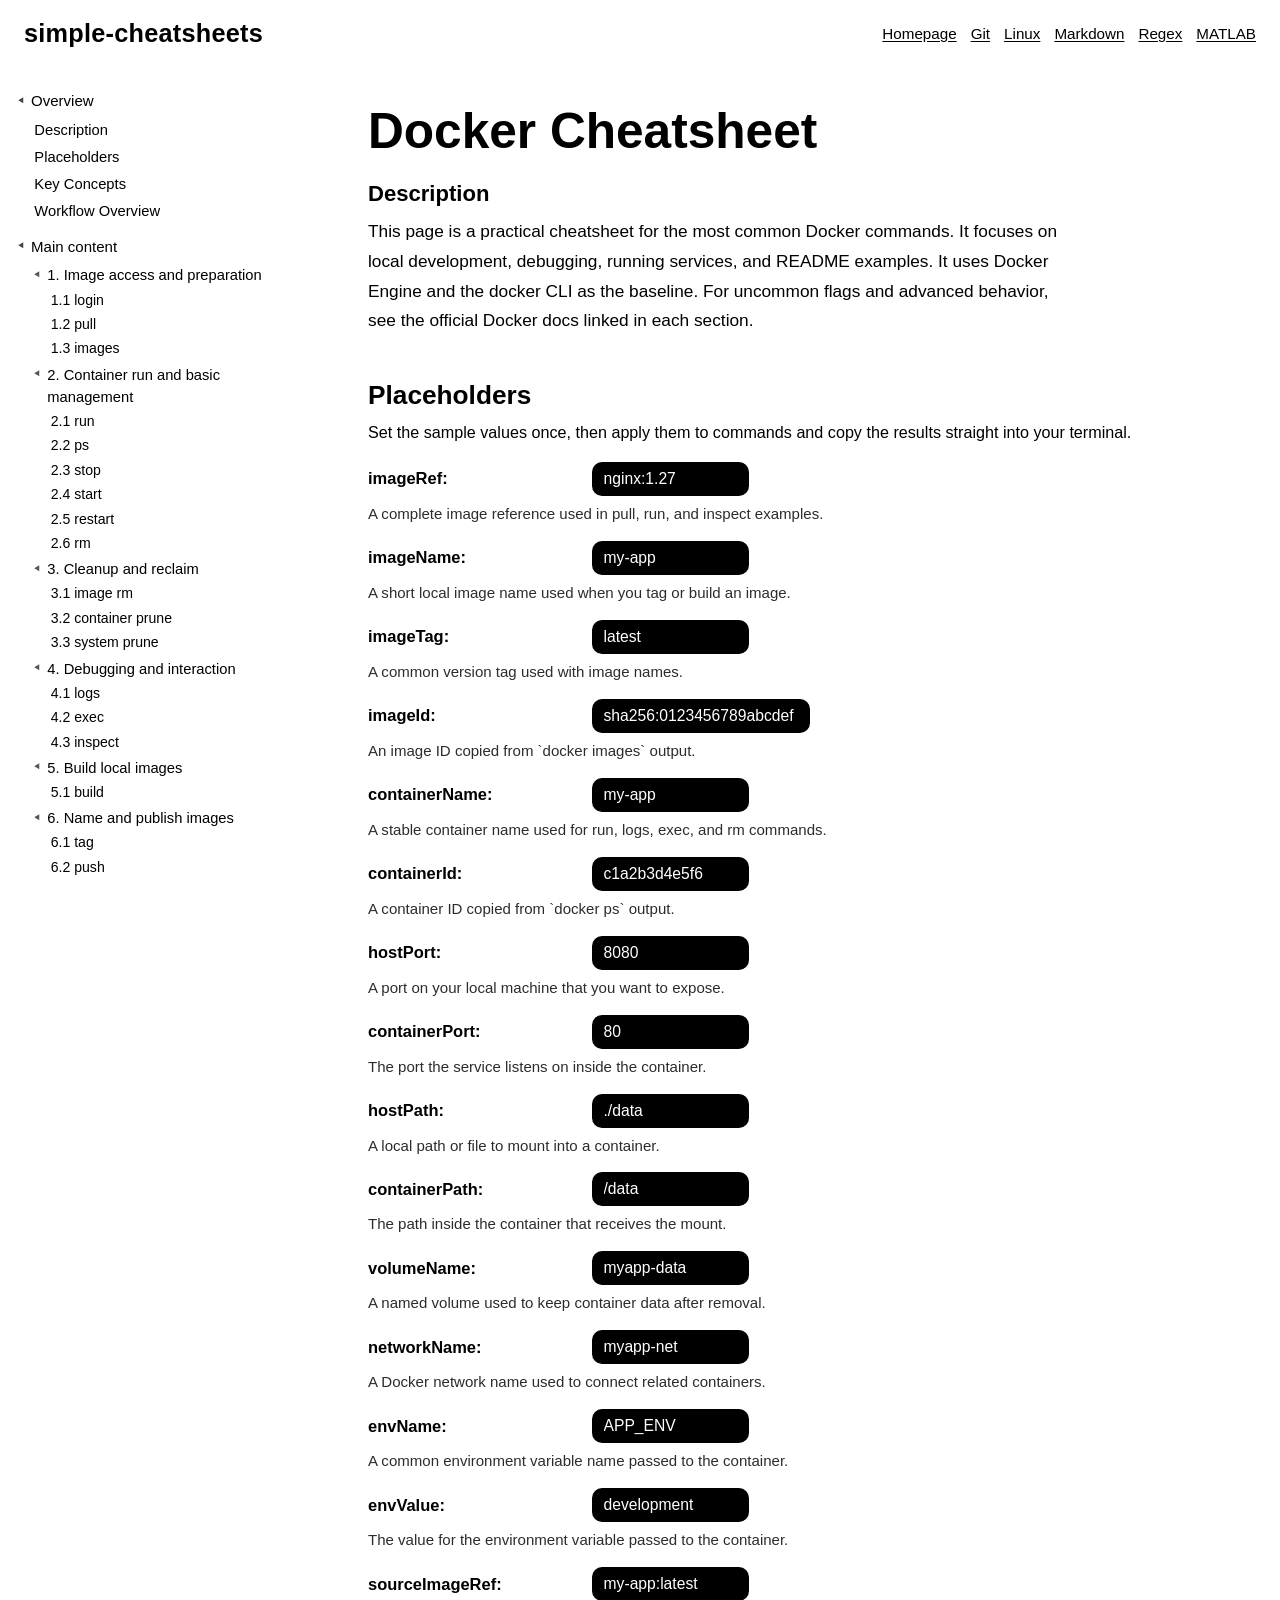
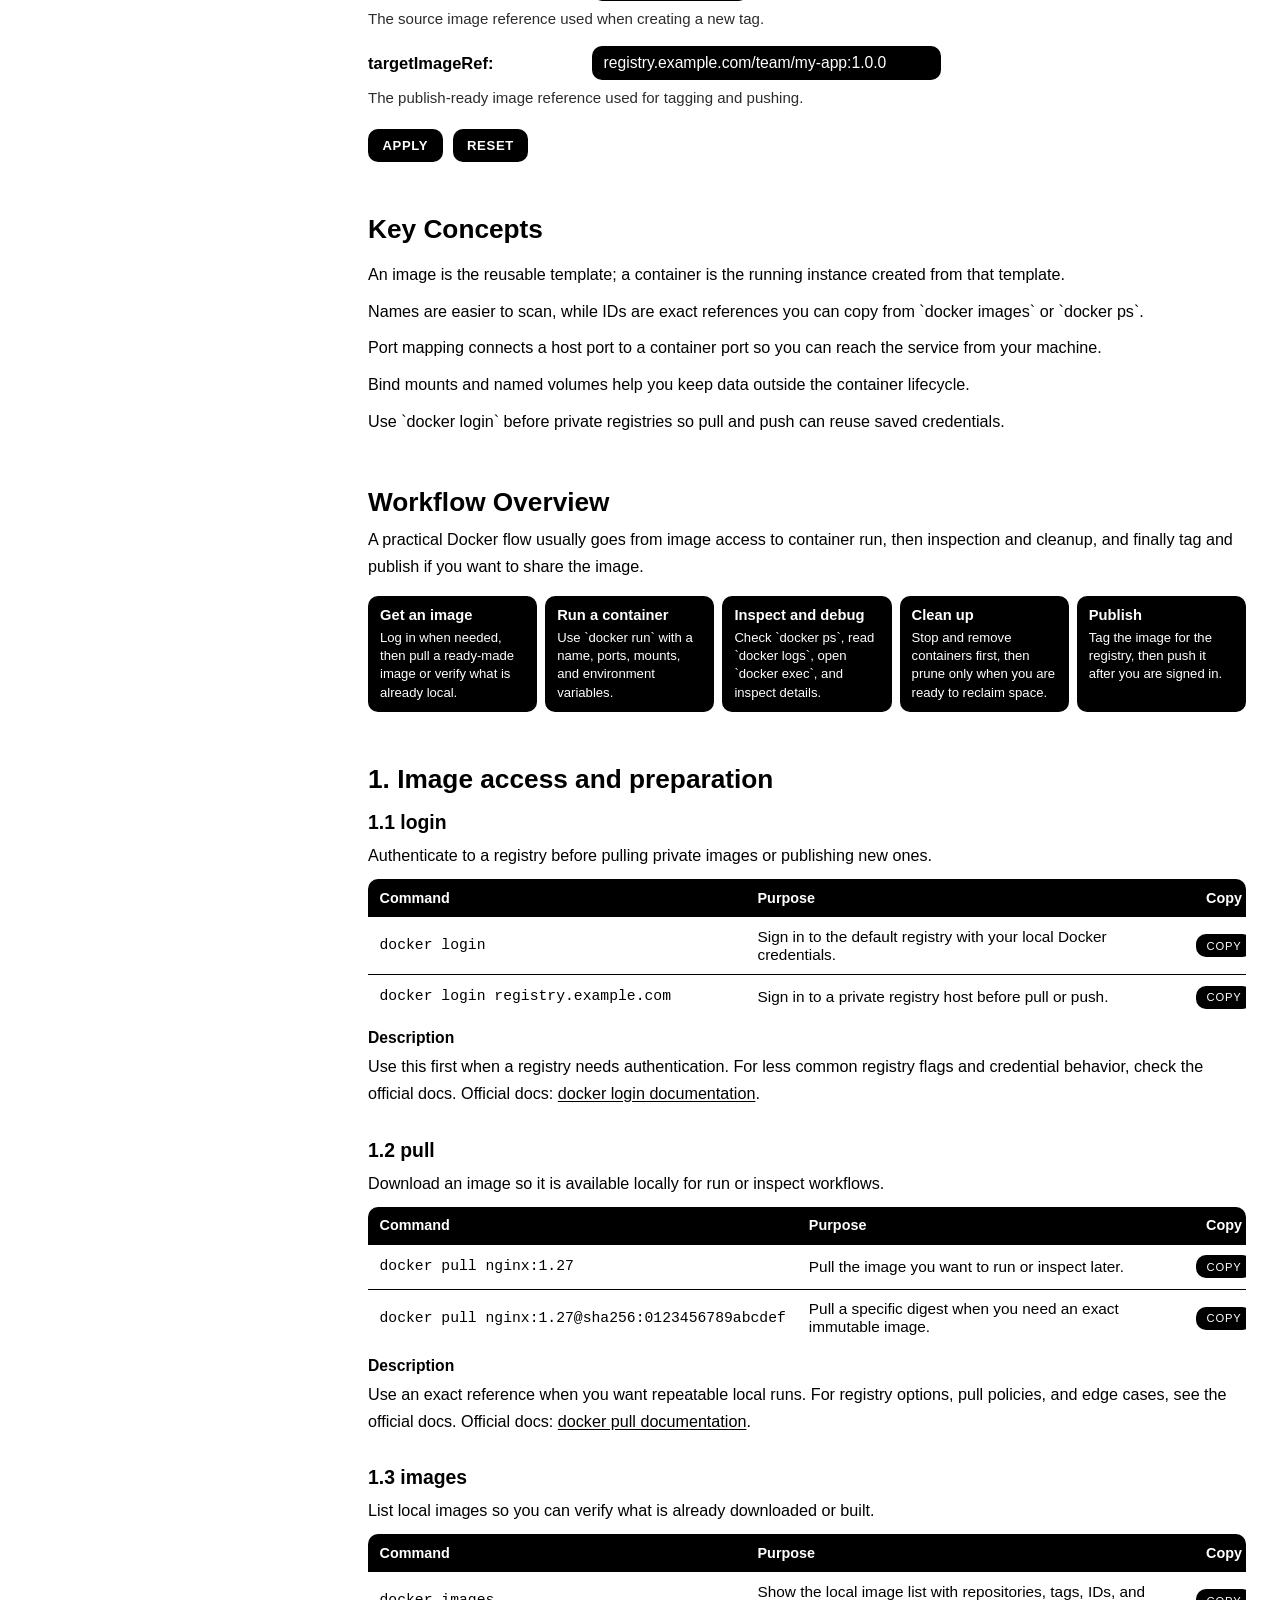
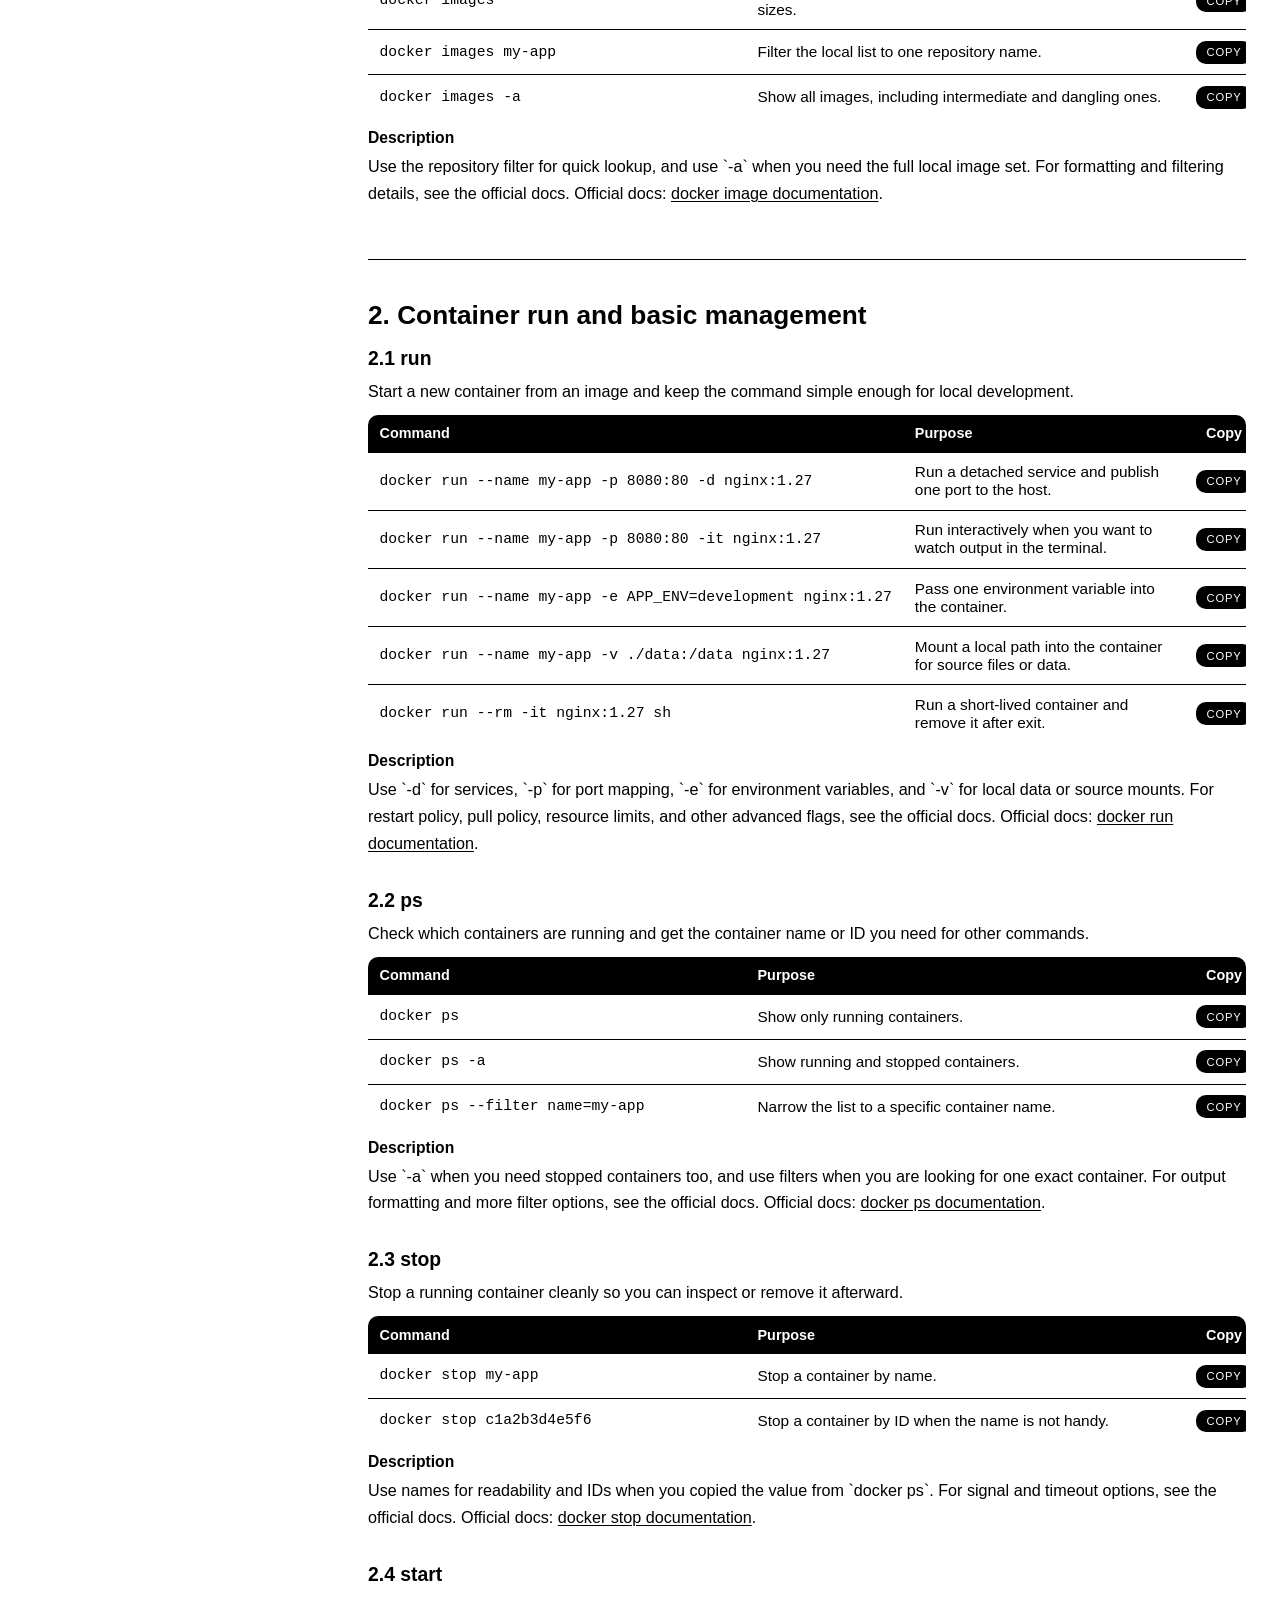
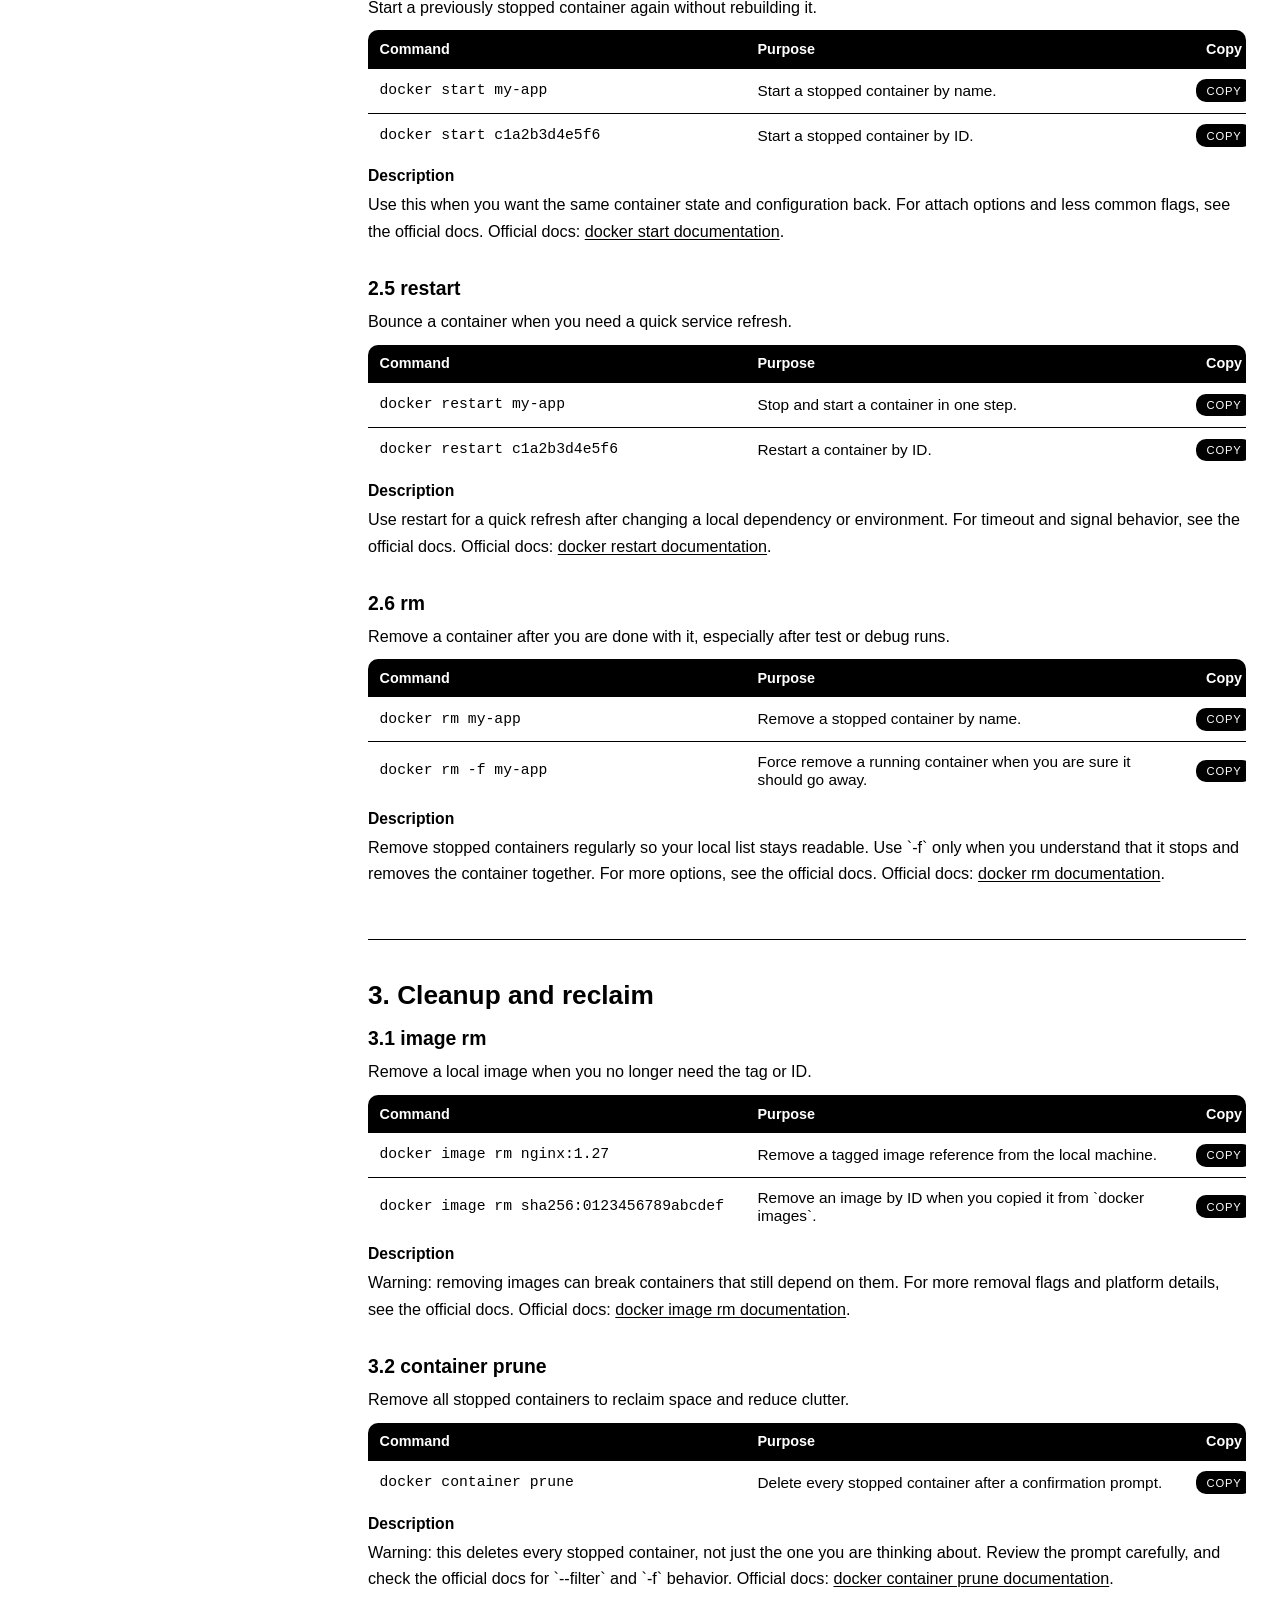
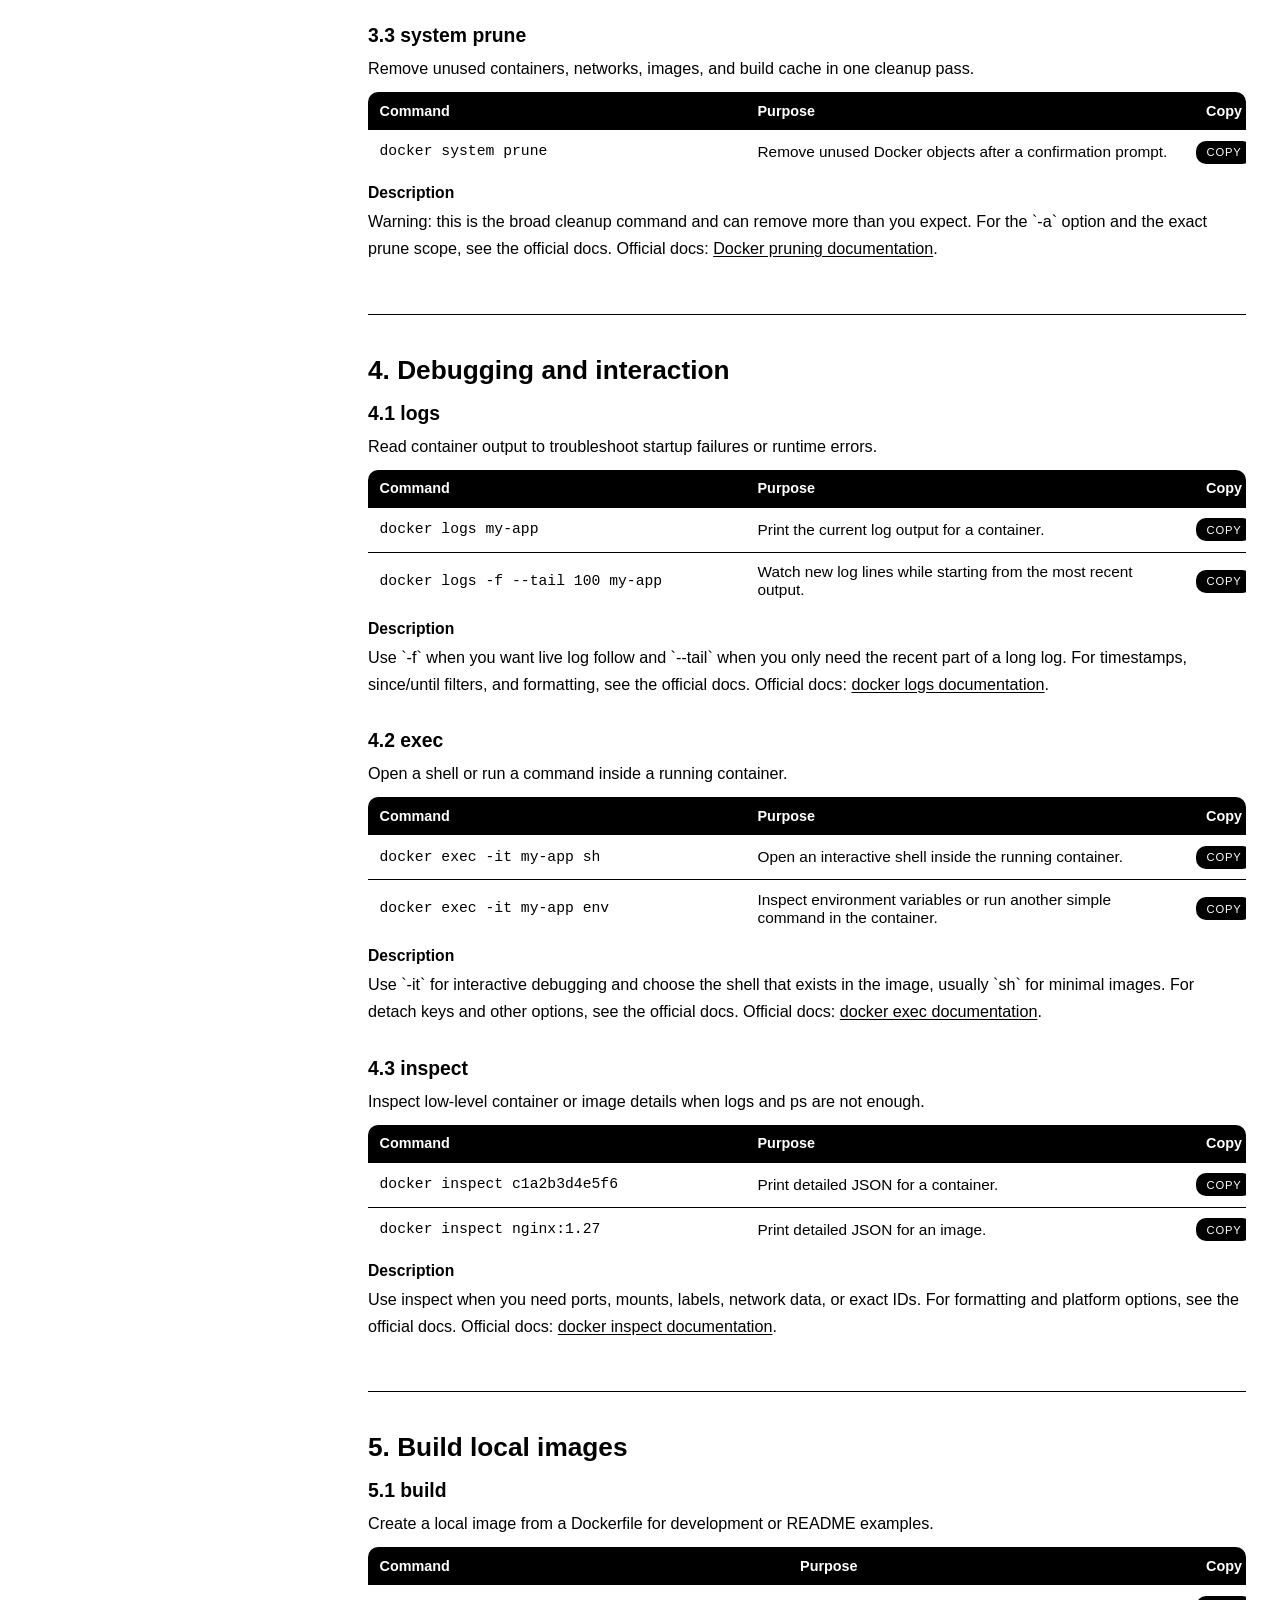
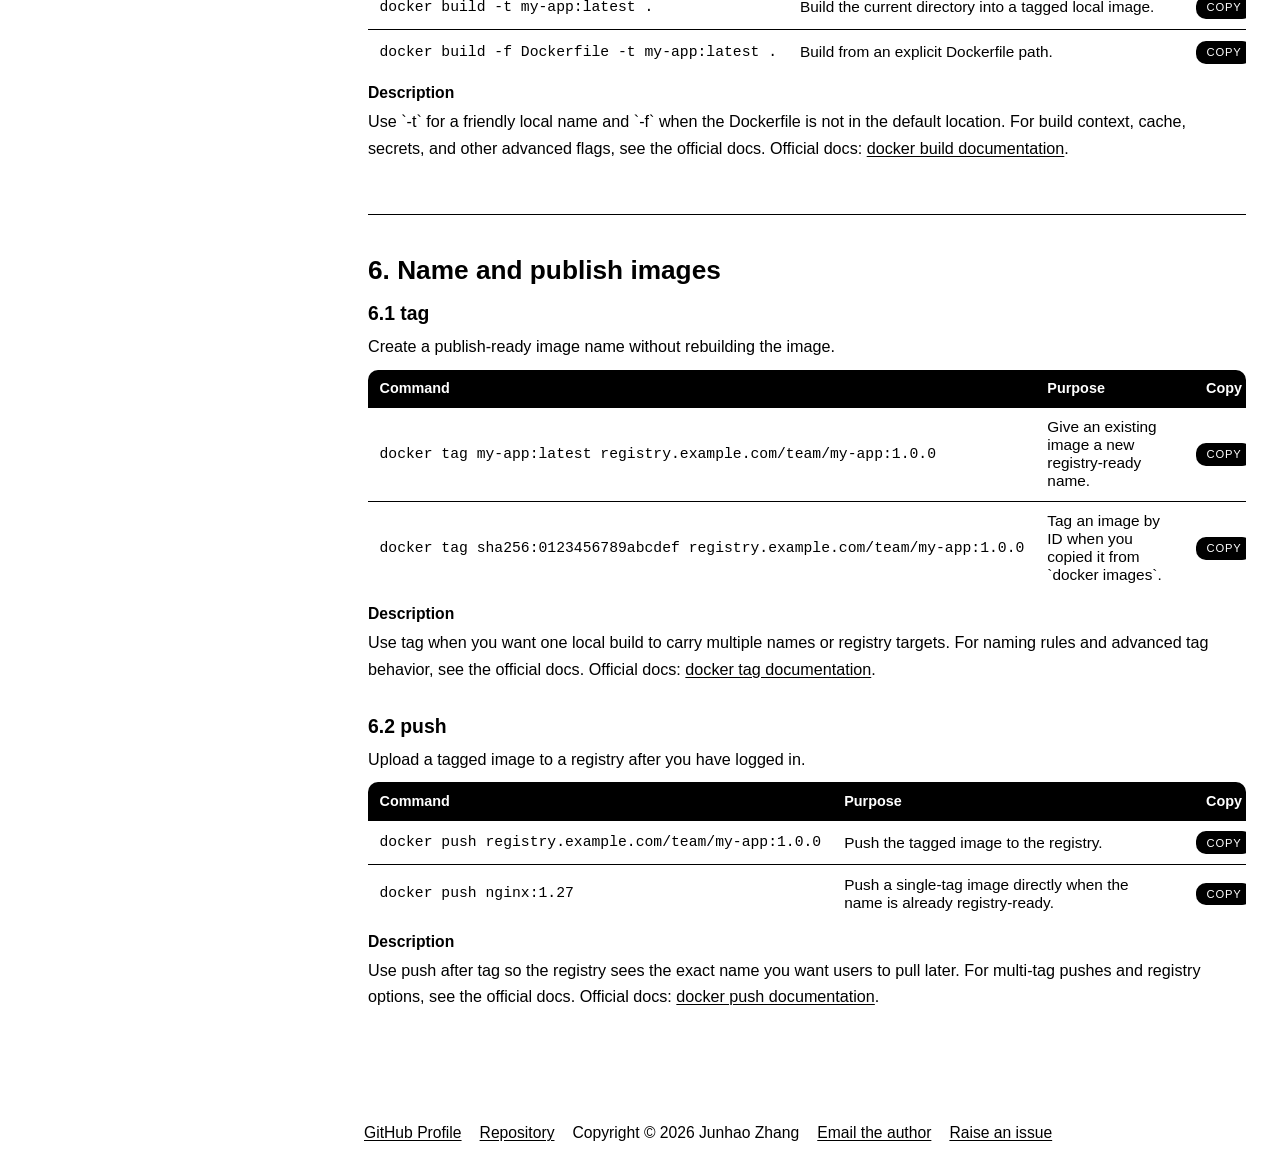
==== docker/index.html @ fcf8a6f5 "docker cheatsheet page" ====
<!DOCTYPE html>
<html lang="zh-CN">
<head>
  <meta charset="UTF-8">
  <meta name="viewport" content="width=device-width, initial-scale=1.0">
  <title>Docker Cheatsheet - Simple Cheatsheets</title>
  <link rel="icon" type="image/svg+xml" href="../favicon.svg">
  <link rel="stylesheet" href="../styles.css?v=20260421e">
</head>
<body class="cheatsheet-page" data-root="../" data-module="docker" data-page-src="../data/pages/docker/index.js?v=20260421e">
  <script src="../scripts/cheatsheet-shell.js?v=20260421e"></script>
  <script src="../scripts/modules.js?v=20260421e"></script>
  <script src="../scripts/runtime-validation.js?v=20260421e"></script>
  <script src="../scripts/release-info.js?v=20260421e"></script>
  <script src="../data/common.js?v=20260421e"></script>
  <script src="../data/pages/docker/index.js?v=20260421e" onerror="window.CHEATSHEET_PAGE_LOAD_ERROR='failed to load ../data/pages/docker/index.js?v=20260421e'"></script>
  <script src="../scripts/sidebar-shell.js?v=20260421e"></script>
  <script src="../scripts/template-page.js?v=20260421e"></script>
  <script src="../scripts/cheatsheet-renderer.js?v=20260421e"></script>
</body>
</html>
---- styles.css ----
@import url("./styles/shared/tokens.css");
@import url("./styles/shared/reset.css");
@import url("./styles/shared/typography.css");
@import url("./styles/shared/layout.css");
@import url("./styles/shared/components.css");
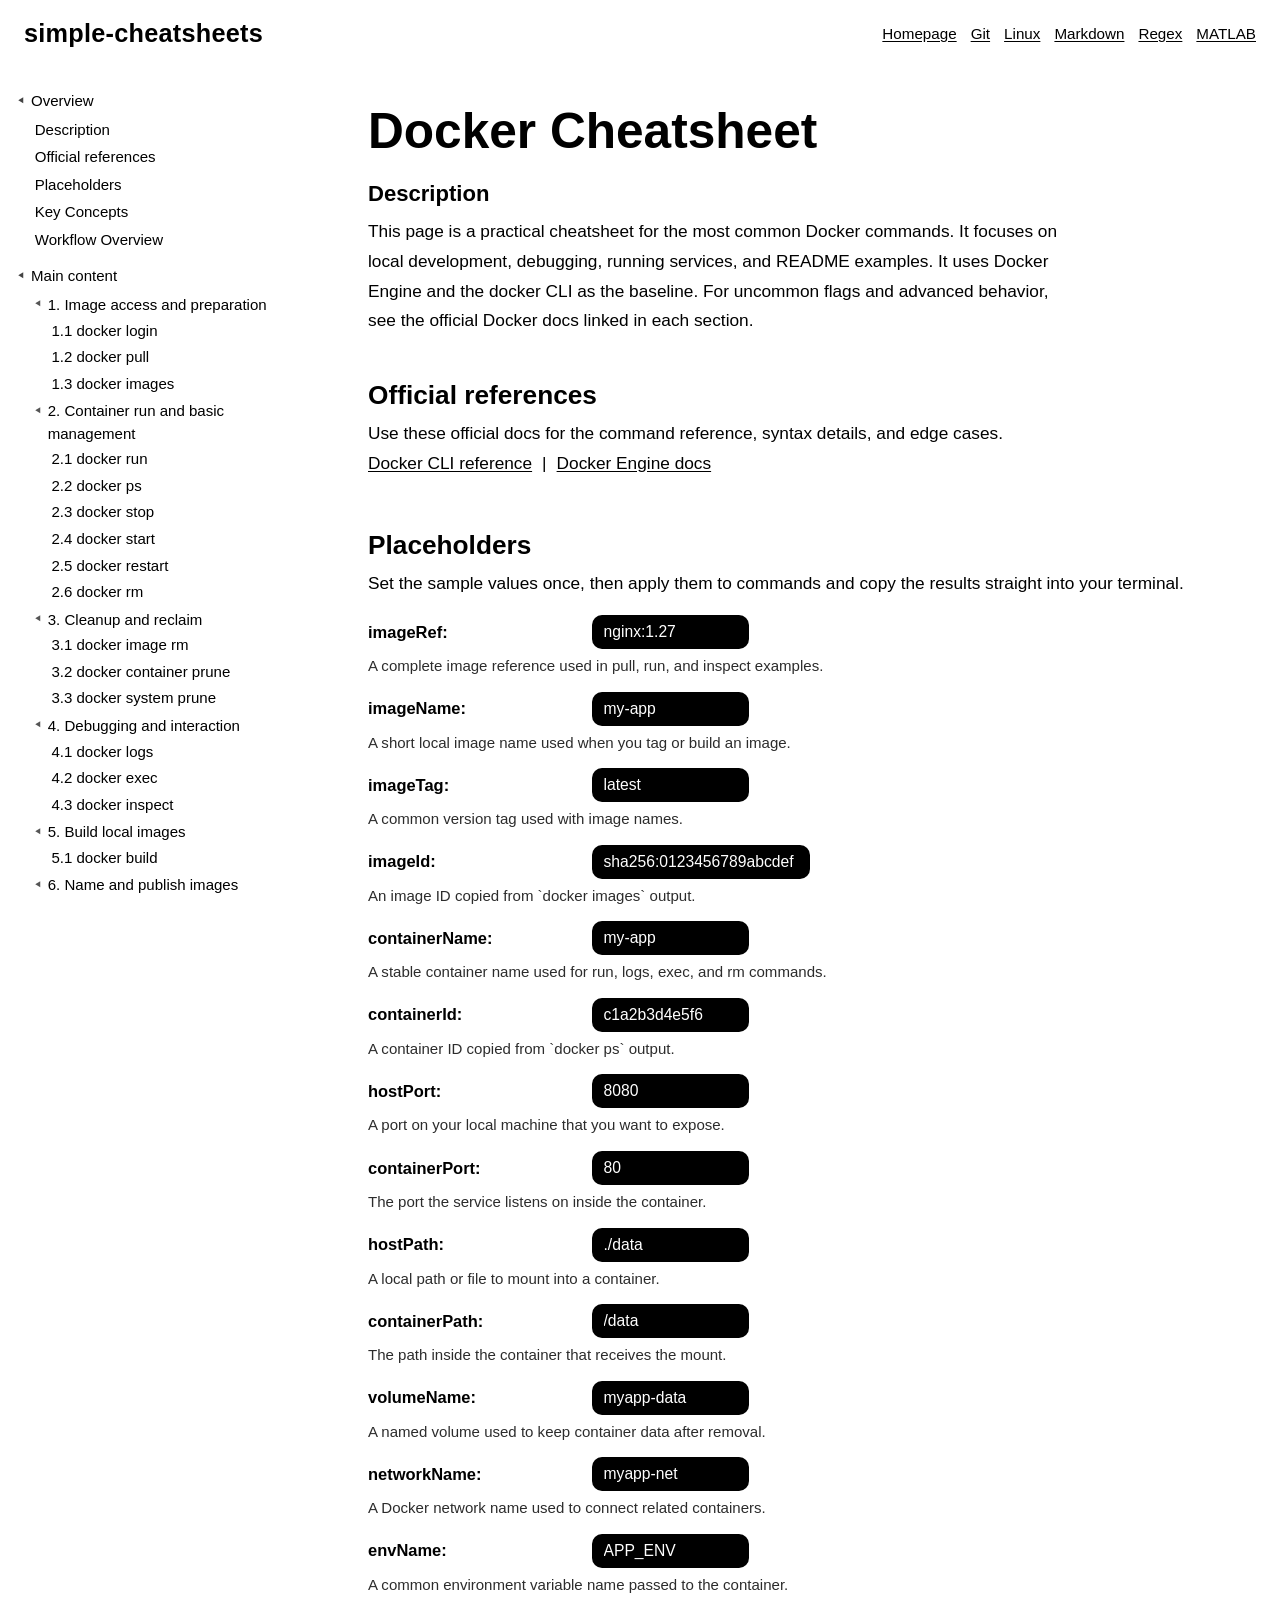
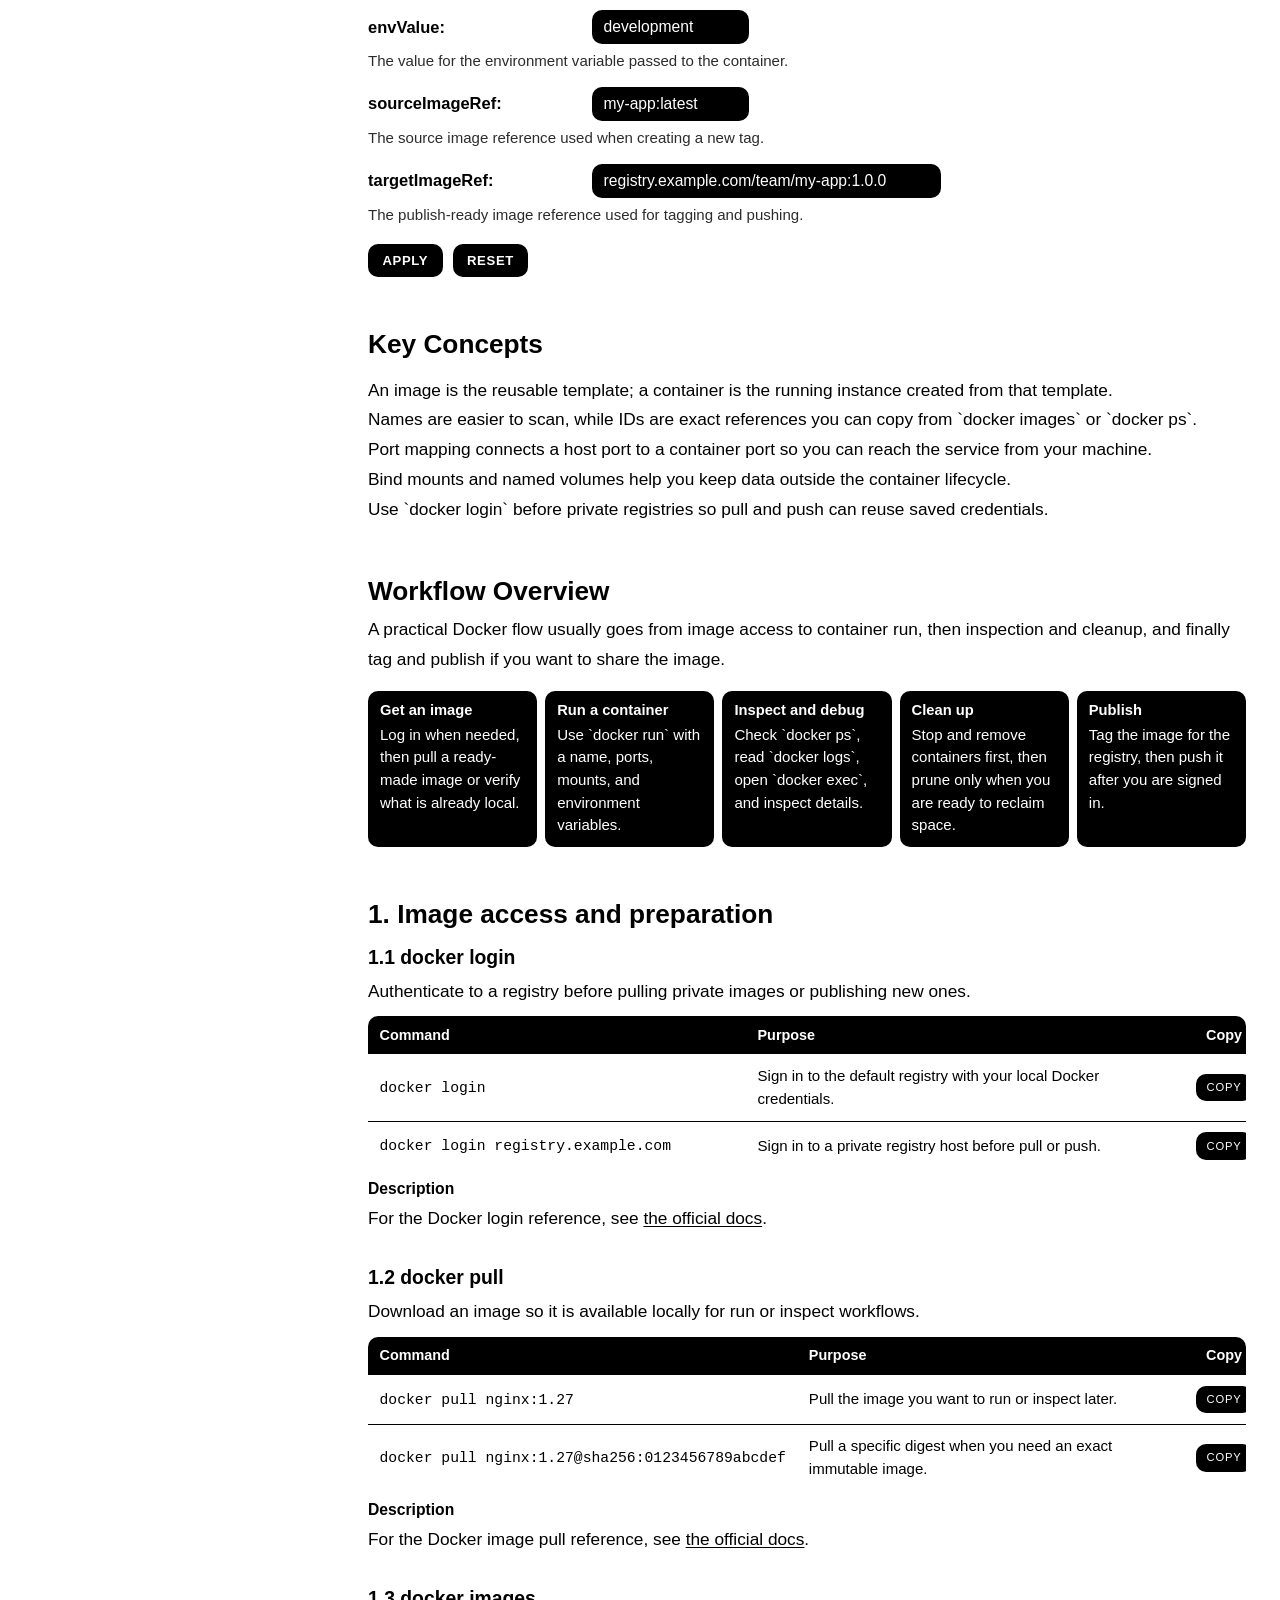
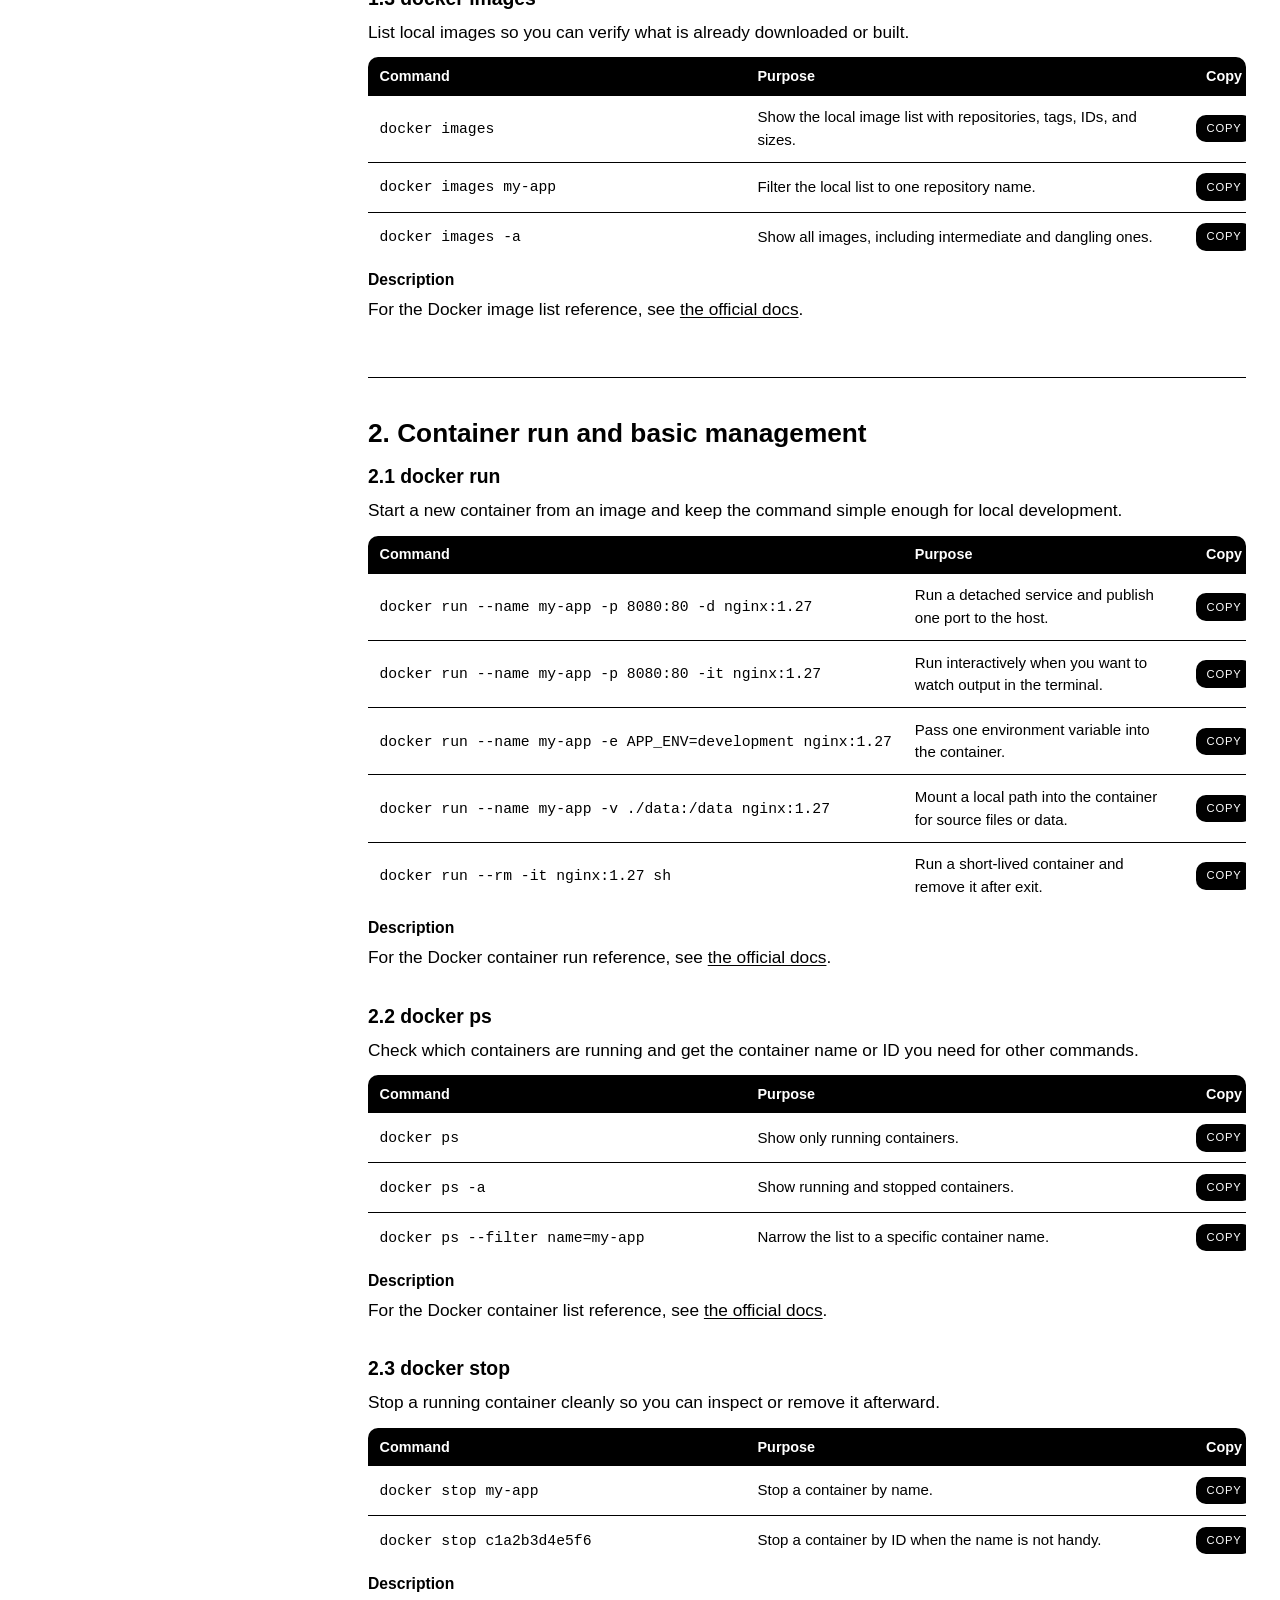
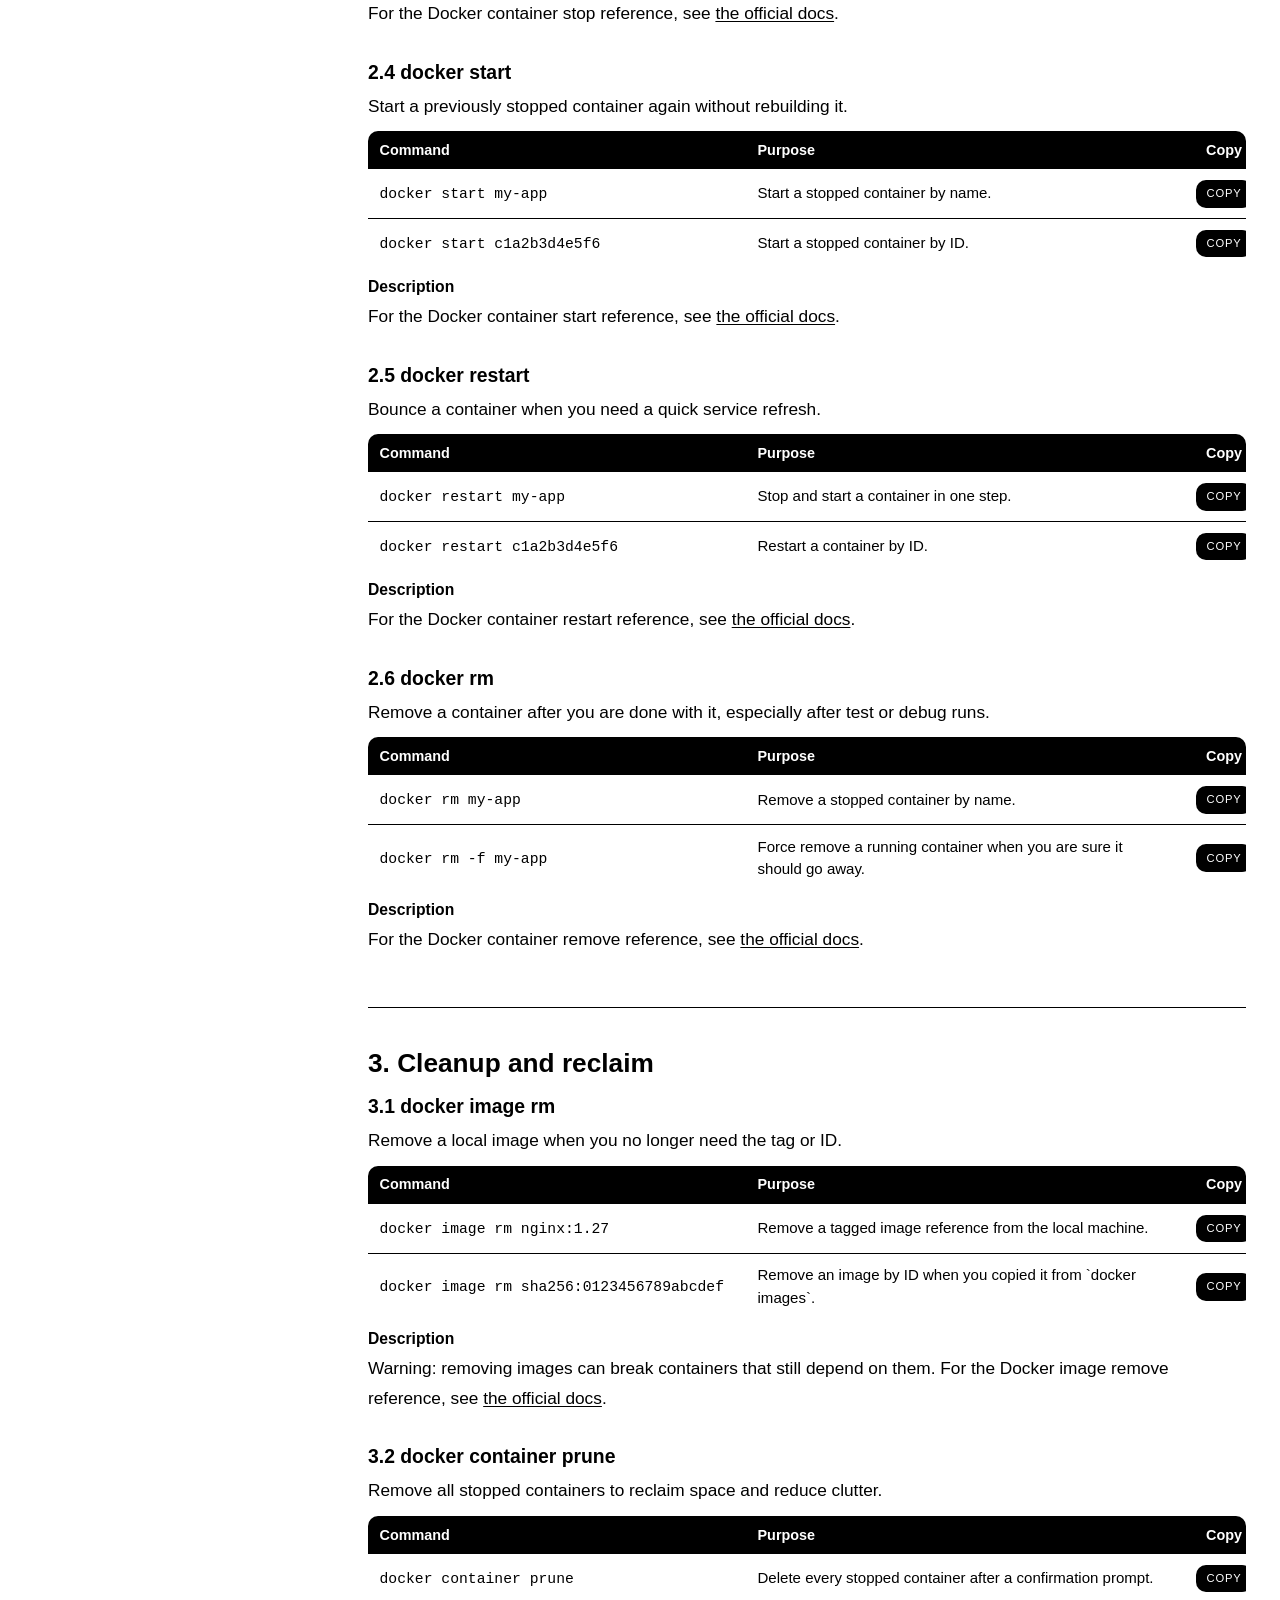
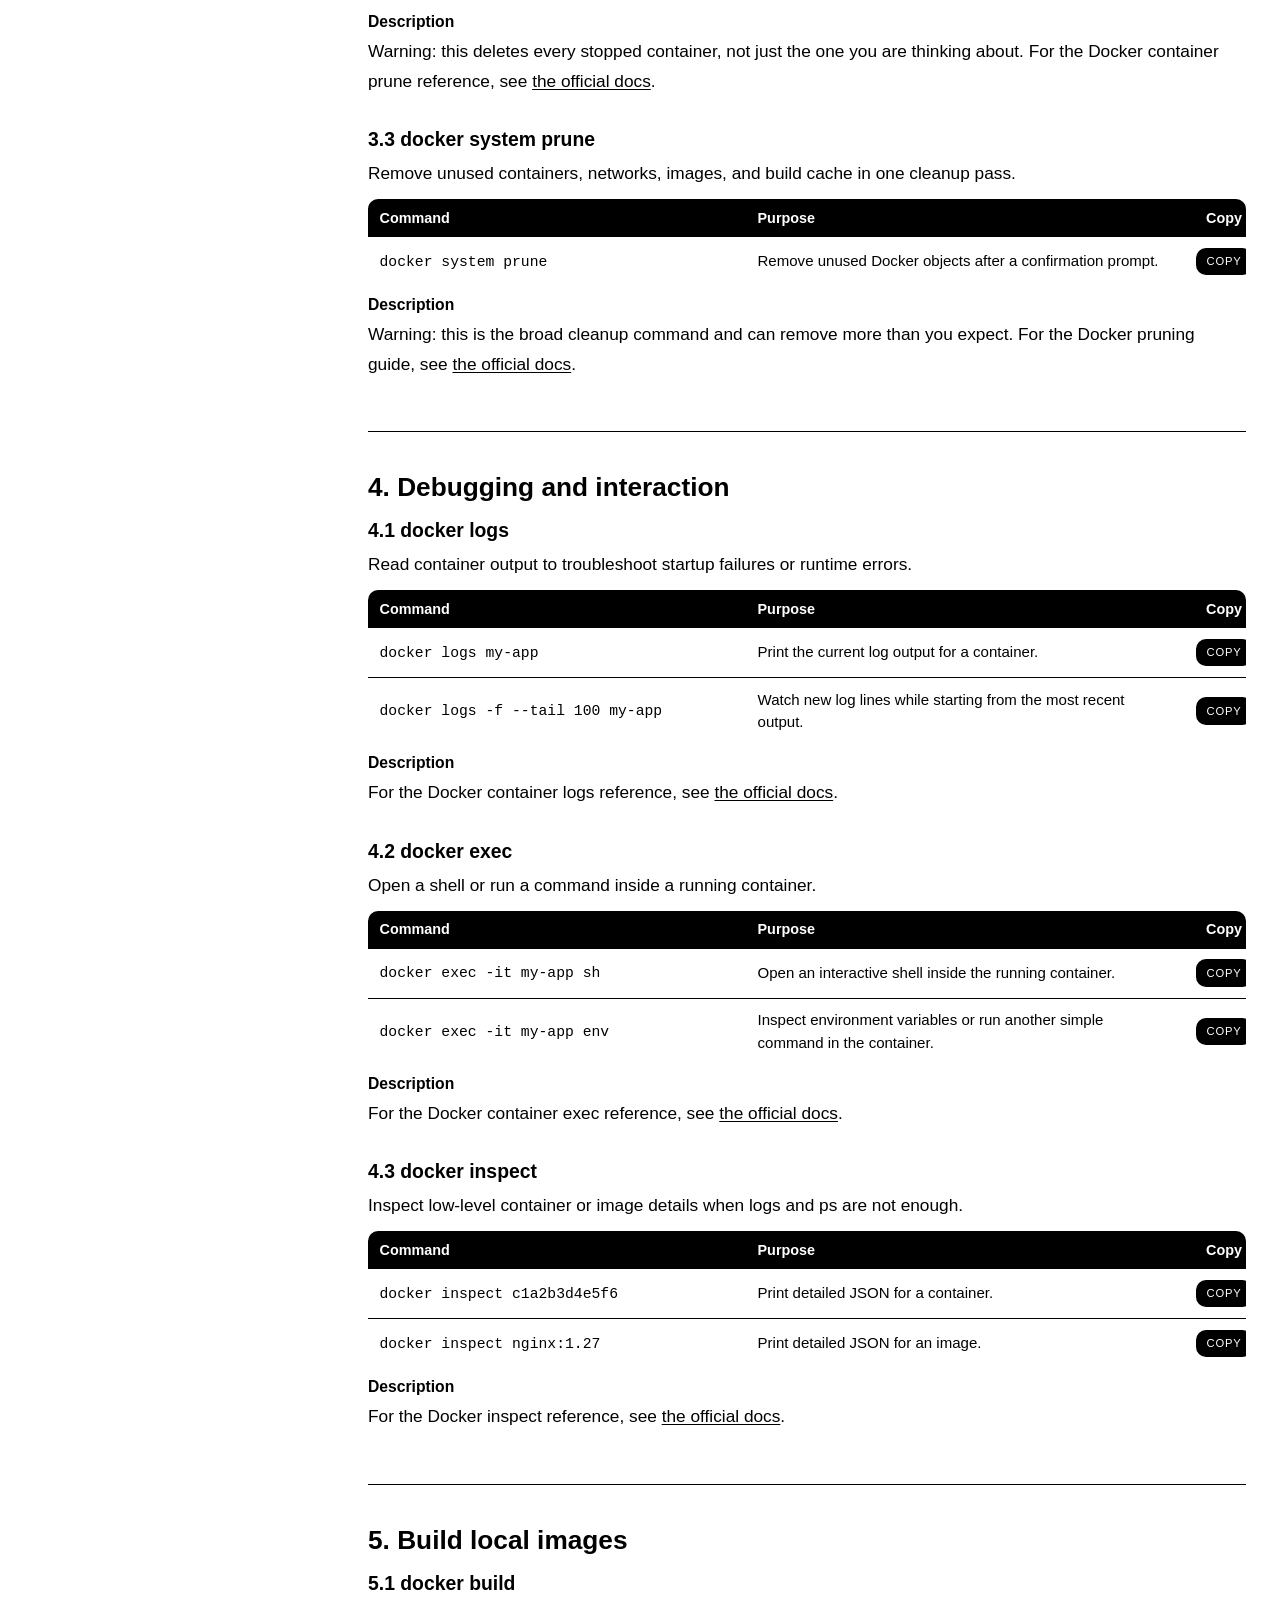
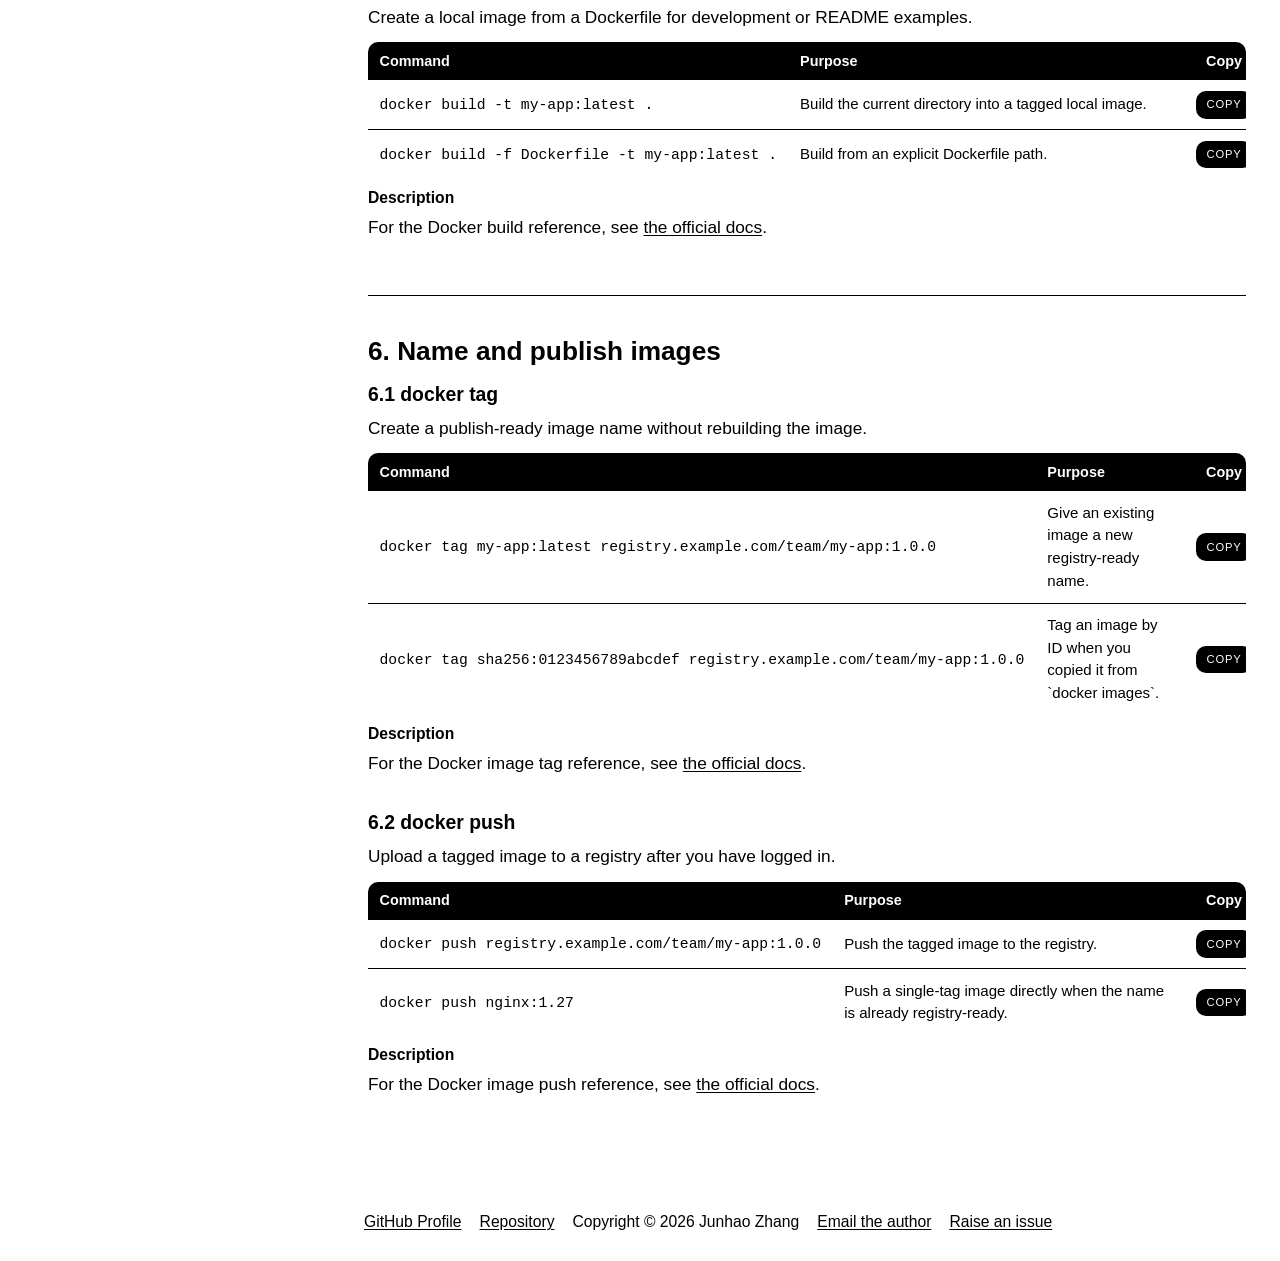
==== commit 4bed39fb: "normalize architecture" ====
--- a/docker/index.html
+++ b/docker/index.html
@@ -1,3 +1,4 @@
+<!-- AUTO-GENERATED FROM templates/module-entry.html; DO NOT EDIT MANUALLY -->
 <!DOCTYPE html>
 <html lang="zh-CN">
 <head>
@@ -13,7 +14,8 @@
   <script src="../scripts/runtime-validation.js?v=20260421e"></script>
   <script src="../scripts/release-info.js?v=20260421e"></script>
   <script src="../data/common.js?v=20260421e"></script>
-  <script src="../data/pages/docker/index.js?v=20260421e" onerror="window.CHEATSHEET_PAGE_LOAD_ERROR='failed to load ../data/pages/docker/index.js?v=20260421e'"></script>
+  <script src="../data/pages/docker/index.js?v=20260421e" onerror="window.CHEATSHEET_PAGE_LOAD_ERROR='failed to load ../data/pages/docker/index.js?v=20260421e';window.CHEATSHEET=window.CHEATSHEET||{};window.CHEATSHEET.pageLoadError=window.CHEATSHEET_PAGE_LOAD_ERROR"></script>
+  <script src="../scripts/cheatsheet-renderers.js?v=20260421e"></script>
   <script src="../scripts/sidebar-shell.js?v=20260421e"></script>
   <script src="../scripts/template-page.js?v=20260421e"></script>
   <script src="../scripts/cheatsheet-renderer.js?v=20260421e"></script>
